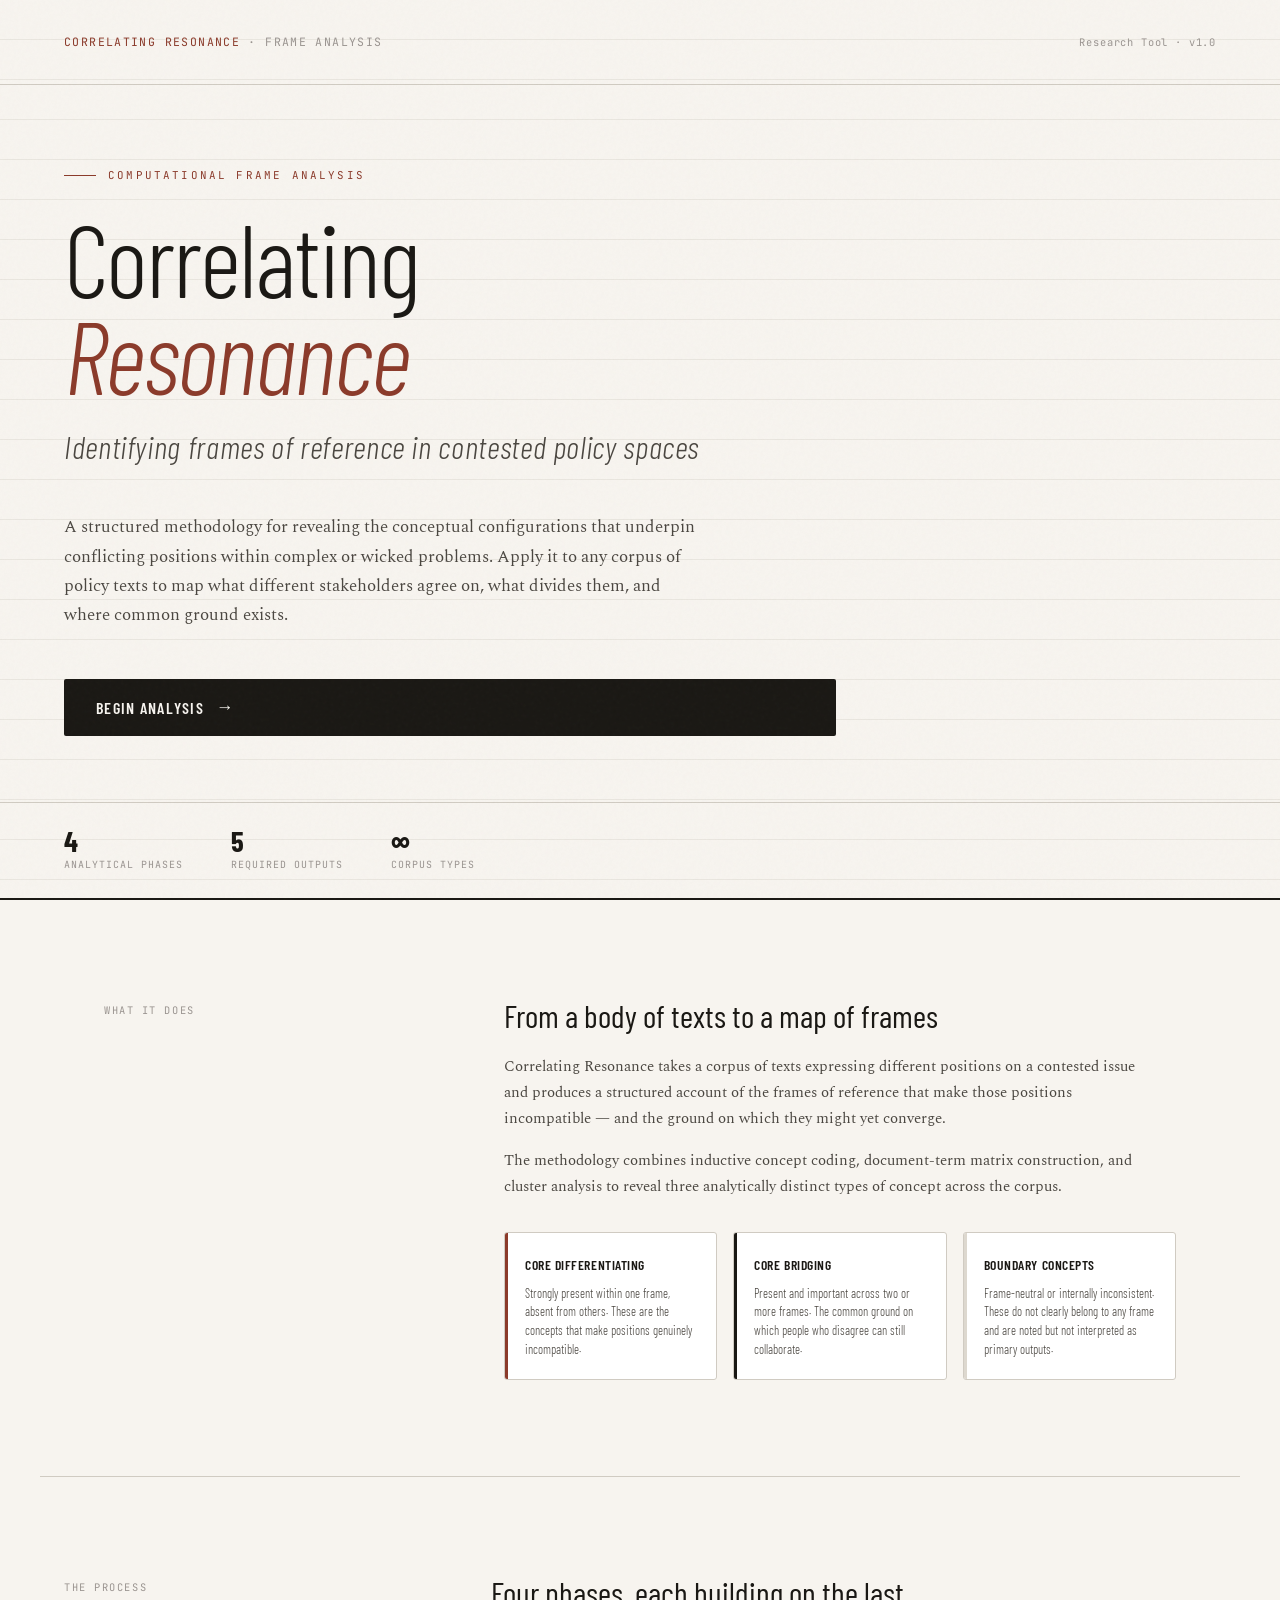
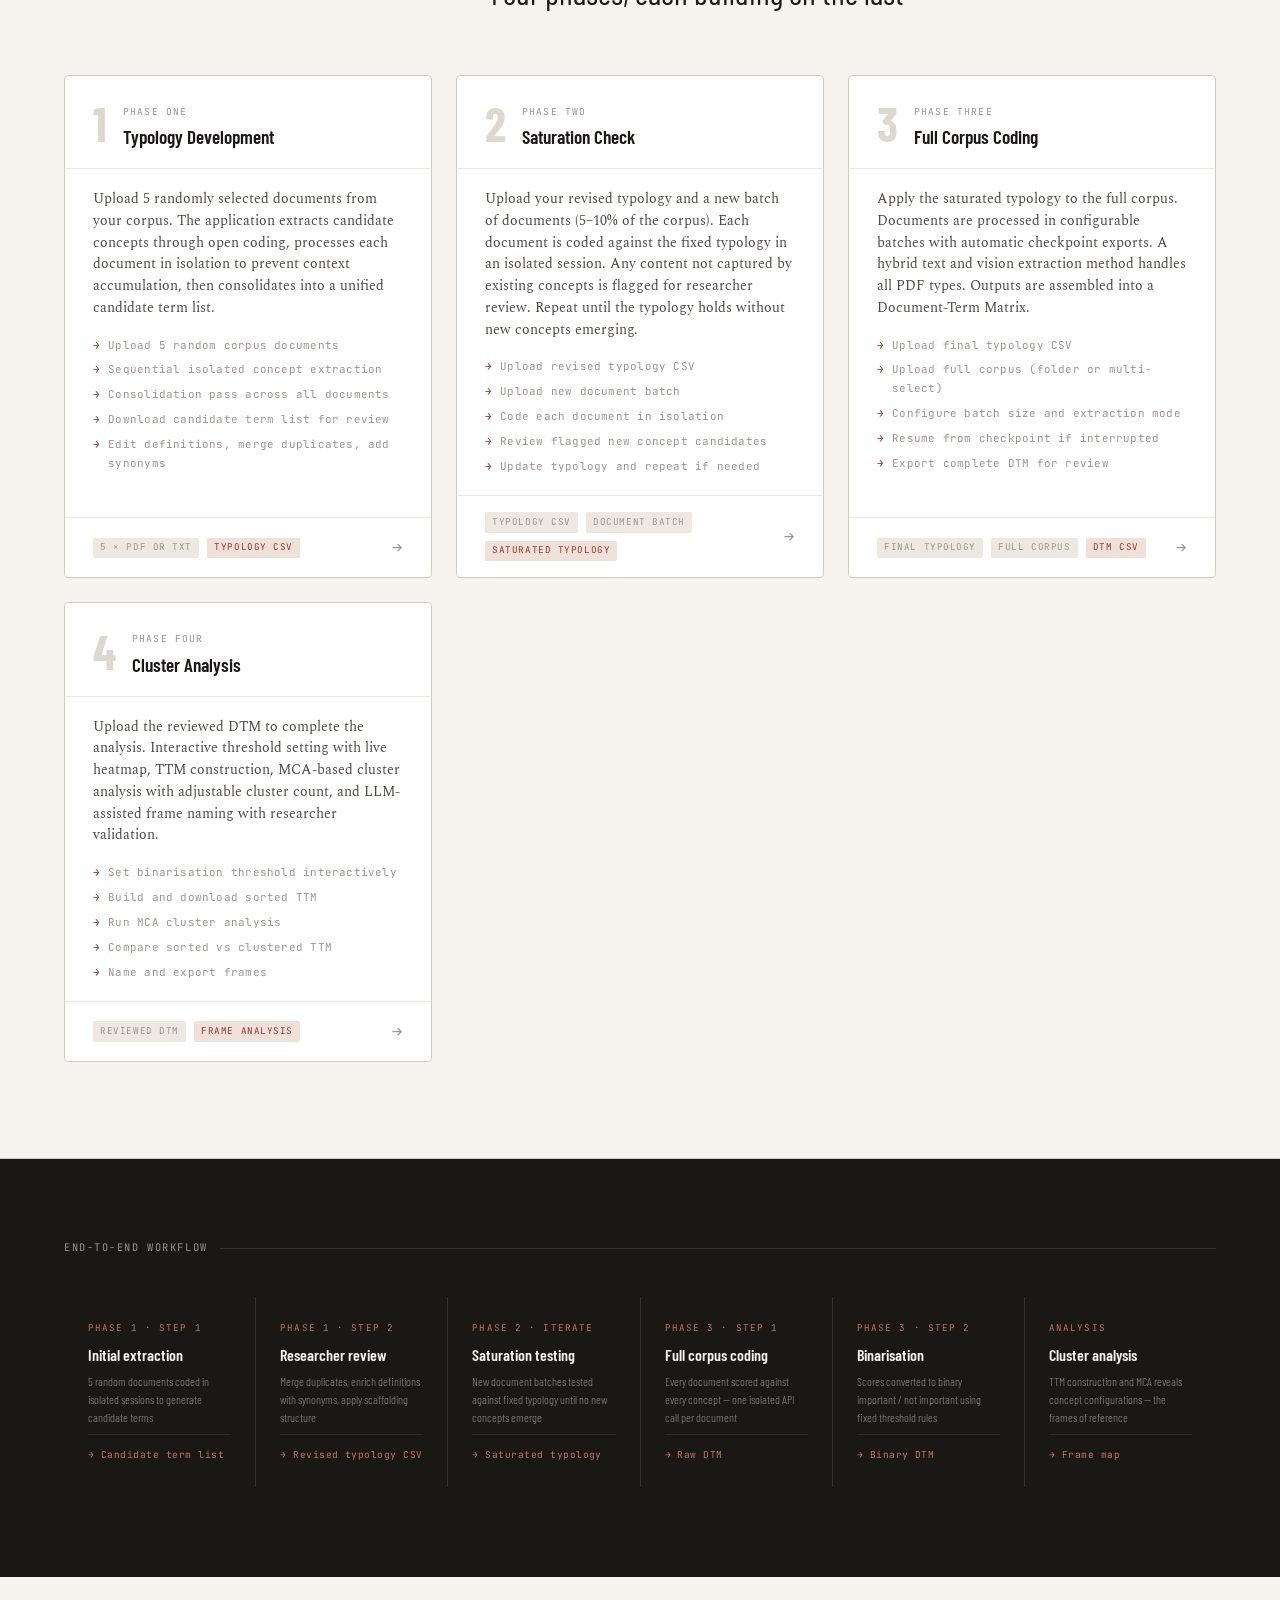
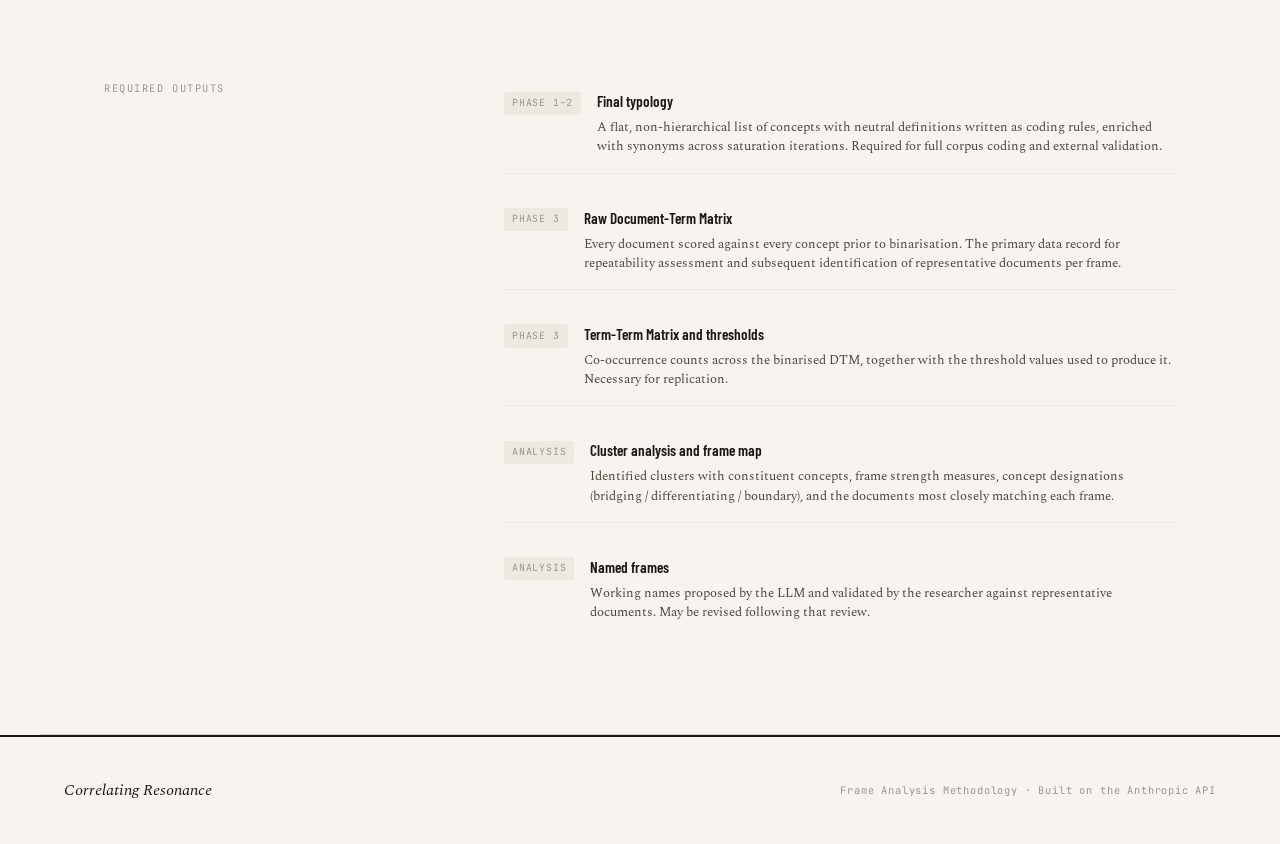
==== index.html @ 55927fa3 "Initial Commit to estably Beta v0.9" ====
<!DOCTYPE html>
<html lang="en">
<head>
<meta charset="UTF-8">
<meta name="viewport" content="width=device-width, initial-scale=1.0">
<title>Correlating Resonance — Frame Analysis Methodology v0.9.1</title>
<link href="https://fonts.googleapis.com/css2?family=Spectral:ital,wght@0,300;0,400;0,600;0,700;1,300;1,400;1,600&family=JetBrains+Mono:wght@400;500&family=Barlow+Condensed:wght@300;400;600;700&display=swap" rel="stylesheet">
<style>
  :root {
    --ink: #1a1814;
    --ink-mid: #4a4640;
    --ink-light: #9a9490;
    --paper: #f7f4ef;
    --paper-mid: #ede9e2;
    --paper-dark: #ddd8cf;
    --accent: #8b3a2a;
    --accent-light: #c4735f;
    --accent-dim: #f0e0da;
    --rule: #d0cbc2;
    --mono: 'JetBrains Mono', monospace;
    --serif: 'Spectral', Georgia, serif;
    --cond: 'Barlow Condensed', sans-serif;
  }

  * { box-sizing: border-box; margin: 0; padding: 0; }

  html { scroll-behavior: smooth; }

  body {
    background: var(--paper);
    color: var(--ink);
    font-family: var(--serif);
    line-height: 1.7;
    min-height: 100vh;
  }

  /* ── Grain overlay ── */
  body::before {
    content: '';
    position: fixed;
    inset: 0;
    background-image: url("data:image/svg+xml,%3Csvg viewBox='0 0 256 256' xmlns='http://www.w3.org/2000/svg'%3E%3Cfilter id='noise'%3E%3CfeTurbulence type='fractalNoise' baseFrequency='0.9' numOctaves='4' stitchTiles='stitch'/%3E%3C/filter%3E%3Crect width='100%25' height='100%25' filter='url(%23noise)' opacity='0.035'/%3E%3C/svg%3E");
    pointer-events: none;
    z-index: 100;
    opacity: 0.6;
  }

  /* ── Hero ── */
  .hero {
    min-height: 100vh;
    display: grid;
    grid-template-rows: auto 1fr auto;
    border-bottom: 2px solid var(--ink);
    position: relative;
    overflow: hidden;
  }

  /* Background rule lines — like manuscript paper */
  .hero::after {
    content: '';
    position: absolute;
    inset: 0;
    background-image: repeating-linear-gradient(
      to bottom,
      transparent,
      transparent 39px,
      var(--rule) 39px,
      var(--rule) 40px
    );
    opacity: 0.35;
    pointer-events: none;
  }

  .hero-nav {
    padding: 2rem 4rem;
    display: flex;
    align-items: baseline;
    justify-content: space-between;
    position: relative;
    z-index: 2;
    border-bottom: 1px solid var(--rule);
  }

  .nav-wordmark {
    font-family: var(--mono);
    font-size: 0.72rem;
    letter-spacing: 0.12em;
    text-transform: uppercase;
    color: var(--ink-light);
  }

  .nav-wordmark em {
    font-style: normal;
    color: var(--accent);
  }

  .nav-meta {
    font-family: var(--mono);
    font-size: 0.65rem;
    color: var(--ink-light);
    letter-spacing: 0.08em;
  }

  .hero-body {
    display: flex;
    flex-direction: column;
    justify-content: center;
    padding: 4rem 4rem 3rem;
    position: relative;
    z-index: 2;
    max-width: 900px;
  }

  .hero-eyebrow {
    font-family: var(--mono);
    font-size: 0.68rem;
    letter-spacing: 0.2em;
    text-transform: uppercase;
    color: var(--accent);
    margin-bottom: 1.5rem;
    display: flex;
    align-items: center;
    gap: 0.75rem;
  }

  .hero-eyebrow::before {
    content: '';
    width: 2rem;
    height: 1px;
    background: var(--accent);
  }

  .hero-title {
    font-family: var(--cond);
    font-weight: 300;
    font-size: clamp(3.5rem, 8vw, 7rem);
    line-height: 0.95;
    letter-spacing: -0.02em;
    color: var(--ink);
    margin-bottom: 0.15em;
  }

  .hero-title em {
    font-style: italic;
    font-weight: 300;
    color: var(--accent);
  }

  .hero-subtitle {
    font-family: var(--cond);
    font-weight: 300;
    font-size: clamp(1.4rem, 3vw, 2rem);
    color: var(--ink-mid);
    letter-spacing: 0.02em;
    margin-bottom: 2.5rem;
    font-style: italic;
  }

  .hero-description {
    font-size: 1.05rem;
    color: var(--ink-mid);
    max-width: 640px;
    line-height: 1.75;
    margin-bottom: 3rem;
  }

  .hero-cta {
    display: inline-flex;
    align-items: center;
    gap: 0.75rem;
    background: var(--ink);
    color: var(--paper);
    text-decoration: none;
    padding: 0.85rem 2rem;
    font-family: var(--cond);
    font-size: 1rem;
    font-weight: 600;
    letter-spacing: 0.08em;
    text-transform: uppercase;
    transition: background 0.2s, gap 0.2s;
    border-radius: 2px;
  }

  .hero-cta:hover { background: var(--accent); gap: 1.25rem; }

  .hero-cta-arrow { font-size: 1.1rem; }

  .hero-footer {
    padding: 1.5rem 4rem;
    border-top: 1px solid var(--rule);
    display: flex;
    gap: 3rem;
    position: relative;
    z-index: 2;
  }

  .hero-stat {
    display: flex;
    flex-direction: column;
    gap: 0.1rem;
  }

  .hero-stat-num {
    font-family: var(--cond);
    font-weight: 700;
    font-size: 1.8rem;
    color: var(--ink);
    line-height: 1;
  }

  .hero-stat-label {
    font-family: var(--mono);
    font-size: 0.62rem;
    letter-spacing: 0.1em;
    text-transform: uppercase;
    color: var(--ink-light);
  }

  /* ── Overview section ── */
  .overview {
    padding: 6rem 4rem;
    display: grid;
    grid-template-columns: 1fr 2fr;
    gap: 4rem;
    border-bottom: 1px solid var(--rule);
    max-width: 1200px;
    margin: 0 auto;
  }

  .overview-label {
    font-family: var(--mono);
    font-size: 0.65rem;
    letter-spacing: 0.15em;
    text-transform: uppercase;
    color: var(--ink-light);
    padding-top: 0.4rem;
  }

  .overview-body h2 {
    font-family: var(--cond);
    font-weight: 400;
    font-size: 2rem;
    color: var(--ink);
    margin-bottom: 1.25rem;
    line-height: 1.2;
  }

  .overview-body p {
    font-size: 0.95rem;
    color: var(--ink-mid);
    margin-bottom: 1rem;
    max-width: 640px;
  }

  /* Concept types */
  .concept-types {
    display: grid;
    grid-template-columns: repeat(3, 1fr);
    gap: 1rem;
    margin-top: 2rem;
  }

  .concept-type {
    background: white;
    border: 1px solid var(--rule);
    border-radius: 3px;
    padding: 1.25rem;
    position: relative;
    overflow: hidden;
  }

  .concept-type::before {
    content: '';
    position: absolute;
    top: 0;
    left: 0;
    width: 3px;
    height: 100%;
  }

  .ct-differentiating::before { background: var(--accent); }
  .ct-bridging::before { background: var(--ink); }
  .ct-boundary::before { background: var(--paper-dark); }

  .concept-type-name {
    font-family: var(--cond);
    font-weight: 600;
    font-size: 0.85rem;
    letter-spacing: 0.04em;
    text-transform: uppercase;
    color: var(--ink);
    margin-bottom: 0.5rem;
  }

  .concept-type-desc {
    font-size: 0.78rem;
    color: var(--ink-mid);
    line-height: 1.5;
    font-family: 'Barlow Condensed', sans-serif;
    font-weight: 300;
  }

  /* ── Phase steps ── */
  .phases {
    padding: 6rem 4rem;
    border-bottom: 1px solid var(--rule);
  }

  .phases-header {
    display: grid;
    grid-template-columns: 1fr 2fr;
    gap: 4rem;
    max-width: 1200px;
    margin: 0 auto 4rem;
  }

  .phases-header-label {
    font-family: var(--mono);
    font-size: 0.65rem;
    letter-spacing: 0.15em;
    text-transform: uppercase;
    color: var(--ink-light);
    padding-top: 0.4rem;
  }

  .phases-header h2 {
    font-family: var(--cond);
    font-weight: 400;
    font-size: 2rem;
    color: var(--ink);
    line-height: 1.2;
  }

  .phases-grid {
    max-width: 1200px;
    margin: 0 auto;
    display: grid;
    grid-template-columns: repeat(3, 1fr);
    gap: 1.5rem;
  }

  .phase-card {
    background: white;
    border: 1px solid var(--rule);
    border-radius: 4px;
    overflow: hidden;
    display: flex;
    flex-direction: column;
    transition: box-shadow 0.2s, transform 0.2s;
    text-decoration: none;
    color: inherit;
    animation: fadeUp 0.5s ease both;
  }

  .phase-card:nth-child(1) { animation-delay: 0.1s; }
  .phase-card:nth-child(2) { animation-delay: 0.2s; }
  .phase-card:nth-child(3) { animation-delay: 0.3s; }

  @keyframes fadeUp {
    from { opacity: 0; transform: translateY(16px); }
    to   { opacity: 1; transform: translateY(0); }
  }

  .phase-card:hover {
    box-shadow: 0 8px 32px rgba(26,24,20,0.1);
    transform: translateY(-2px);
  }

  .phase-card-top {
    padding: 1.75rem 1.75rem 1.25rem;
    border-bottom: 1px solid var(--paper-mid);
    display: flex;
    align-items: flex-start;
    gap: 1rem;
  }

  .phase-num {
    font-family: var(--cond);
    font-weight: 700;
    font-size: 3rem;
    line-height: 1;
    color: var(--paper-dark);
    flex-shrink: 0;
    margin-top: -0.1em;
    transition: color 0.2s;
  }

  .phase-card:hover .phase-num { color: var(--accent); }

  .phase-card-meta { color: #666666}

  .phase-tag-label {
    font-family: var(--mono);
    font-size: 0.6rem;
    letter-spacing: 0.12em;
    text-transform: uppercase;
    color: var(--ink-light);
    margin-bottom: 0.3rem;
  }

  .phase-name {
    font-family: var(--cond);
    font-weight: 600;
    font-size: 1.2rem;
    color: var(--ink);
    line-height: 1.2;
  }

  .phase-card-body {
    padding: 1.25rem 1.75rem;
    flex: 1;
  }

  .phase-desc {
    font-size: 0.85rem;
    color: var(--ink-mid);
    line-height: 1.6;
    margin-bottom: 1rem;
  }

  .phase-steps {
    list-style: none;
    display: flex;
    flex-direction: column;
    gap: 0.4rem;
  }

  .phase-steps li {
    display: flex;
    align-items: baseline;
    gap: 0.5rem;
    font-family: var(--mono);
    font-size: 0.68rem;
    color: var(--ink-light);
    letter-spacing: 0.02em;
  }

  .phase-steps li::before {
    content: '→';
    color: var(--accent);
    flex-shrink: 0;
  }

  .phase-card-footer {
    padding: 1rem 1.75rem;
    border-top: 1px solid var(--paper-mid);
    display: flex;
    align-items: center;
    justify-content: space-between;
  }

  .phase-io {
    display: flex;
    gap: 0.5rem;
    flex-wrap: wrap;
  }

  .io-chip {
    font-family: var(--mono);
    font-size: 0.58rem;
    letter-spacing: 0.06em;
    text-transform: uppercase;
    padding: 0.15rem 0.45rem;
    border-radius: 2px;
  }

  .io-in  { background: var(--paper-mid); color: var(--ink-light); }
  .io-out { background: var(--accent-dim); color: var(--accent); }

  .phase-link-arrow {
    font-size: 1rem;
    color: var(--ink-light);
    transition: color 0.2s, transform 0.2s;
  }

  .phase-card:hover .phase-link-arrow { color: var(--accent); transform: translateX(4px); }

  /* ── Workflow diagram ── */
  .workflow {
    padding: 5rem 4rem;
    background: var(--ink);
    color: var(--paper);
    border-bottom: 2px solid var(--ink);
  }

  .workflow-inner {
    max-width: 1200px;
    margin: 0 auto;
  }

  .workflow-label {
    font-family: var(--mono);
    font-size: 0.65rem;
    letter-spacing: 0.15em;
    text-transform: uppercase;
    color: var(--ink-light);
    margin-bottom: 2.5rem;
    display: flex;
    align-items: center;
    gap: 0.75rem;
  }

  .workflow-label::after {
    content: '';
    flex: 1;
    height: 1px;
    background: #333;
  }

  .workflow-flow {
    display: flex;
    align-items: stretch;
    gap: 0;
    overflow-x: auto;
    padding-bottom: 0.5rem;
  }

  .flow-step {
    flex: 1;
    min-width: 140px;
    padding: 1.5rem;
    border-right: 1px solid #333;
    display: flex;
    flex-direction: column;
    gap: 0.5rem;
  }

  .flow-step:last-child { border-right: none; }

  .flow-step-phase {
    font-family: var(--mono);
    font-size: 0.58rem;
    letter-spacing: 0.12em;
    text-transform: uppercase;
    color: var(--accent-light);
  }

  .flow-step-name {
    font-family: var(--cond);
    font-weight: 600;
    font-size: 1rem;
    color: var(--paper);
    line-height: 1.2;
  }

  .flow-step-desc {
    font-size: 0.75rem;
    color: #888;
    line-height: 1.5;
    font-family: var(--cond);
    font-weight: 300;
    flex: 1;
  }

  .flow-step-output {
    font-family: var(--mono);
    font-size: 0.6rem;
    color: var(--accent-light);
    letter-spacing: 0.05em;
    margin-top: auto;
    padding-top: 0.75rem;
    border-top: 1px solid #2a2a2a;
  }

  /* ── Output types ── */
  .outputs-section {
    padding: 6rem 4rem;
    border-bottom: 1px solid var(--rule);
    max-width: 1200px;
    margin: 0 auto;
  }

  .outputs-grid {
    display: grid;
    grid-template-columns: 1fr 2fr;
    gap: 4rem;
  }

  .outputs-label {
    font-family: var(--mono);
    font-size: 0.65rem;
    letter-spacing: 0.15em;
    text-transform: uppercase;
    color: var(--ink-light);
    padding-top: 0.4rem;
  }

  .outputs-list {
    display: flex;
    flex-direction: column;
    gap: 1rem;
  }

  .output-item {
    display: grid;
    grid-template-columns: auto 1fr;
    gap: 1rem;
    align-items: start;
    padding: 1rem 0;
    border-bottom: 1px solid var(--paper-mid);
  }

  .output-item:last-child { border-bottom: none; }

  .output-stage {
    font-family: var(--mono);
    font-size: 0.62rem;
    letter-spacing: 0.08em;
    text-transform: uppercase;
    background: var(--paper-mid);
    color: var(--ink-light);
    padding: 0.2rem 0.5rem;
    border-radius: 2px;
    white-space: nowrap;
    margin-top: 0.15rem;
  }

  .output-name {
    font-family: var(--cond);
    font-weight: 600;
    font-size: 0.95rem;
    color: var(--ink);
    margin-bottom: 0.2rem;
  }

  .output-desc {
    font-size: 0.8rem;
    color: var(--ink-mid);
    line-height: 1.5;
  }

  /* ── Footer ── */
  footer {
    padding: 2.5rem 4rem;
    border-top: 2px solid var(--ink);
    display: flex;
    align-items: center;
    justify-content: space-between;
    flex-wrap: wrap;
    gap: 1rem;
  }

  .footer-wordmark {
    font-family: var(--serif);
    font-style: italic;
    font-size: 1rem;
    color: var(--ink);
  }

  .footer-meta {
    font-family: var(--mono);
    font-size: 0.65rem;
    color: var(--ink-light);
    letter-spacing: 0.08em;
  }

  /* ── Responsive ── */
  @media (max-width: 900px) {
    .hero-nav, .hero-body, .hero-footer { padding-left: 2rem; padding-right: 2rem; }
    .overview, .phases, .phases-header, .phases-grid,
    .workflow, .outputs-section { padding-left: 2rem; padding-right: 2rem; }
    .overview, .outputs-grid { grid-template-columns: 1fr; gap: 2rem; }
    .phases-header { grid-template-columns: 1fr; gap: 1rem; }
    .phases-grid { grid-template-columns: 1fr; }
    .concept-types { grid-template-columns: 1fr; }
    .hero-footer { gap: 1.5rem; }
    footer { padding: 2rem; }
  }
</style>
</head>
<body>

<!-- ── Hero ── -->
<section class="hero">
  <nav class="hero-nav">
    <div class="nav-wordmark"><em>Correlating Resonance</em> · Frame Analysis</div>
    <div class="nav-meta">Research Tool · v1.0</div>
  </nav>

  <div class="hero-body">
    <div class="hero-eyebrow">Computational Frame Analysis</div>
    <h1 class="hero-title">Correlating<br><em>Resonance</em></h1>
    <p class="hero-subtitle">Identifying frames of reference in contested policy spaces</p>
    <p class="hero-description">
      A structured methodology for revealing the conceptual configurations that underpin conflicting positions within complex or wicked problems. Apply it to any corpus of policy texts to map what different stakeholders agree on, what divides them, and where common ground exists.
    </p>
    <a href="#phases" class="hero-cta">
      Begin analysis <span class="hero-cta-arrow">→</span>
    </a>
  </div>

  <div class="hero-footer">
    <div class="hero-stat">
      <span class="hero-stat-num">4</span>
      <span class="hero-stat-label">Analytical phases</span>
    </div>
    <div class="hero-stat">
      <span class="hero-stat-num">5</span>
      <span class="hero-stat-label">Required outputs</span>
    </div>
    <div class="hero-stat">
      <span class="hero-stat-num">∞</span>
      <span class="hero-stat-label">Corpus types</span>
    </div>
  </div>
</section>

<!-- ── Overview ── -->
<section class="overview" id="overview">
  <div class="overview-label">What it does</div>
  <div class="overview-body">
    <h2>From a body of texts to a map of frames</h2>
    <p>
      Correlating Resonance takes a corpus of texts expressing different positions on a contested issue and produces a structured account of the frames of reference that make those positions incompatible — and the ground on which they might yet converge.
    </p>
    <p>
      The methodology combines inductive concept coding, document-term matrix construction, and cluster analysis to reveal three analytically distinct types of concept across the corpus.
    </p>

    <div class="concept-types">
      <div class="concept-type ct-differentiating">
        <div class="concept-type-name">Core differentiating</div>
        <div class="concept-type-desc">Strongly present within one frame, absent from others. These are the concepts that make positions genuinely incompatible.</div>
      </div>
      <div class="concept-type ct-bridging">
        <div class="concept-type-name">Core bridging</div>
        <div class="concept-type-desc">Present and important across two or more frames. The common ground on which people who disagree can still collaborate.</div>
      </div>
      <div class="concept-type ct-boundary">
        <div class="concept-type-name">Boundary concepts</div>
        <div class="concept-type-desc">Frame-neutral or internally inconsistent. These do not clearly belong to any frame and are noted but not interpreted as primary outputs.</div>
      </div>
    </div>
  </div>
</section>

<!-- ── Phase cards ── -->
<section class="phases" id="phases">
  <div class="phases-header">
    <div class="phases-header-label">The process</div>
    <h2>Four phases, each building on the last</h2>
  </div>

  <div class="phases-grid">

    <!-- Phase 1 -->
    <a href="cr_phase1_typology.html" class="phase-card">
      <div class="phase-card-top">
        <div class="phase-num">1</div>
        <div class="phase-card-meta">
          <div class="phase-tag-label">Phase One</div>
          <div class="phase-name">Typology Development</div>
        </div>
      </div>
      <div class="phase-card-body">
        <p class="phase-desc">
          Upload 5 randomly selected documents from your corpus. The application extracts candidate concepts through open coding, processes each document in isolation to prevent context accumulation, then consolidates into a unified candidate term list.
        </p>
        <ul class="phase-steps">
          <li>Upload 5 random corpus documents</li>
          <li>Sequential isolated concept extraction</li>
          <li>Consolidation pass across all documents</li>
          <li>Download candidate term list for review</li>
          <li>Edit definitions, merge duplicates, add synonyms</li>
        </ul>
      </div>
      <div class="phase-card-footer">
        <div class="phase-io">
          <span class="io-chip io-in">5 × PDF or TXT</span>
          <span class="io-chip io-out">Typology CSV</span>
        </div>
        <span class="phase-link-arrow">→</span>
      </div>
    </a>

    <!-- Phase 2 -->
    <a href="cr_phase2_saturation.html" class="phase-card">
      <div class="phase-card-top">
        <div class="phase-num">2</div>
        <div class="phase-card-meta">
          <div class="phase-tag-label">Phase Two</div>
          <div class="phase-name">Saturation Check</div>
        </div>
      </div>
      <div class="phase-card-body">
        <p class="phase-desc">
          Upload your revised typology and a new batch of documents (5–10% of the corpus). Each document is coded against the fixed typology in an isolated session. Any content not captured by existing concepts is flagged for researcher review. Repeat until the typology holds without new concepts emerging.
        </p>
        <ul class="phase-steps">
          <li>Upload revised typology CSV</li>
          <li>Upload new document batch</li>
          <li>Code each document in isolation</li>
          <li>Review flagged new concept candidates</li>
          <li>Update typology and repeat if needed</li>
        </ul>
      </div>
      <div class="phase-card-footer">
        <div class="phase-io">
          <span class="io-chip io-in">Typology CSV</span>
          <span class="io-chip io-in">Document batch</span>
          <span class="io-chip io-out">Saturated typology</span>
        </div>
        <span class="phase-link-arrow">→</span>
      </div>
    </a>

    <!-- Phase 3 -->
    <a href="cr_phase3_1_coding.html" class="phase-card">
      <div class="phase-card-top">
        <div class="phase-num">3</div>
        <div class="phase-card-meta">
          <div class="phase-tag-label">Phase Three</div>
          <div class="phase-name">Full Corpus Coding</div>
        </div>
      </div>
      <div class="phase-card-body">
        <p class="phase-desc">
          Apply the saturated typology to the full corpus. Documents are processed in configurable batches with automatic checkpoint exports. A hybrid text and vision extraction method handles all PDF types. Outputs are assembled into a Document-Term Matrix.
        </p>
        <ul class="phase-steps">
          <li>Upload final typology CSV</li>
          <li>Upload full corpus (folder or multi-select)</li>
          <li>Configure batch size and extraction mode</li>
          <li>Resume from checkpoint if interrupted</li>
          <li>Export complete DTM for review</li>
        </ul>
      </div>
      <div class="phase-card-footer">
        <div class="phase-io">
          <span class="io-chip io-in">Final typology</span>
          <span class="io-chip io-in">Full corpus</span>
          <span class="io-chip io-out">DTM CSV</span>
        </div>
        <span class="phase-link-arrow">→</span>
      </div>
    </a>

    <!-- Phase 4 -->
    <a href="cr_phase4_analysis.html" class="phase-card">
      <div class="phase-card-top">
        <div class="phase-num">4</div>
        <div class="phase-card-meta">
          <div class="phase-tag-label">Phase Four</div>
          <div class="phase-name">Cluster Analysis</div>
        </div>
      </div>
      <div class="phase-card-body">
        <p class="phase-desc">
          Upload the reviewed DTM to complete the analysis. Interactive threshold setting with live heatmap, TTM construction, MCA-based cluster analysis with adjustable cluster count, and LLM-assisted frame naming with researcher validation.
        </p>
        <ul class="phase-steps">
          <li>Set binarisation threshold interactively</li>
          <li>Build and download sorted TTM</li>
          <li>Run MCA cluster analysis</li>
          <li>Compare sorted vs clustered TTM</li>
          <li>Name and export frames</li>
        </ul>
      </div>
      <div class="phase-card-footer">
        <div class="phase-io">
          <span class="io-chip io-in">Reviewed DTM</span>
          <span class="io-chip io-out">Frame analysis</span>
        </div>
        <span class="phase-link-arrow">→</span>
      </div>
    </a>

  </div>
</section>

<!-- ── Workflow ── -->
<section class="workflow">
  <div class="workflow-inner">
    <div class="workflow-label">End-to-end workflow</div>
    <div class="workflow-flow">
      <div class="flow-step">
        <div class="flow-step-phase">Phase 1 · Step 1</div>
        <div class="flow-step-name">Initial extraction</div>
        <div class="flow-step-desc">5 random documents coded in isolated sessions to generate candidate terms</div>
        <div class="flow-step-output">→ Candidate term list</div>
      </div>
      <div class="flow-step">
        <div class="flow-step-phase">Phase 1 · Step 2</div>
        <div class="flow-step-name">Researcher review</div>
        <div class="flow-step-desc">Merge duplicates, enrich definitions with synonyms, apply scaffolding structure</div>
        <div class="flow-step-output">→ Revised typology CSV</div>
      </div>
      <div class="flow-step">
        <div class="flow-step-phase">Phase 2 · Iterate</div>
        <div class="flow-step-name">Saturation testing</div>
        <div class="flow-step-desc">New document batches tested against fixed typology until no new concepts emerge</div>
        <div class="flow-step-output">→ Saturated typology</div>
      </div>
      <div class="flow-step">
        <div class="flow-step-phase">Phase 3 · Step 1</div>
        <div class="flow-step-name">Full corpus coding</div>
        <div class="flow-step-desc">Every document scored against every concept — one isolated API call per document</div>
        <div class="flow-step-output">→ Raw DTM</div>
      </div>
      <div class="flow-step">
        <div class="flow-step-phase">Phase 3 · Step 2</div>
        <div class="flow-step-name">Binarisation</div>
        <div class="flow-step-desc">Scores converted to binary important / not important using fixed threshold rules</div>
        <div class="flow-step-output">→ Binary DTM</div>
      </div>
      <div class="flow-step">
        <div class="flow-step-phase">Analysis</div>
        <div class="flow-step-name">Cluster analysis</div>
        <div class="flow-step-desc">TTM construction and MCA reveals concept configurations — the frames of reference</div>
        <div class="flow-step-output">→ Frame map</div>
      </div>
    </div>
  </div>
</section>

<!-- ── Outputs ── -->
<section>
  <div class="outputs-section" id="outputs">
    <div class="outputs-grid">
      <div class="outputs-label">Required outputs</div>
      <div class="outputs-list">

        <div class="output-item">
          <span class="output-stage">Phase 1–2</span>
          <div>
            <div class="output-name">Final typology</div>
            <div class="output-desc">A flat, non-hierarchical list of concepts with neutral definitions written as coding rules, enriched with synonyms across saturation iterations. Required for full corpus coding and external validation.</div>
          </div>
        </div>

        <div class="output-item">
          <span class="output-stage">Phase 3</span>
          <div>
            <div class="output-name">Raw Document-Term Matrix</div>
            <div class="output-desc">Every document scored against every concept prior to binarisation. The primary data record for repeatability assessment and subsequent identification of representative documents per frame.</div>
          </div>
        </div>

        <div class="output-item">
          <span class="output-stage">Phase 3</span>
          <div>
            <div class="output-name">Term-Term Matrix and thresholds</div>
            <div class="output-desc">Co-occurrence counts across the binarised DTM, together with the threshold values used to produce it. Necessary for replication.</div>
          </div>
        </div>

        <div class="output-item">
          <span class="output-stage">Analysis</span>
          <div>
            <div class="output-name">Cluster analysis and frame map</div>
            <div class="output-desc">Identified clusters with constituent concepts, frame strength measures, concept designations (bridging / differentiating / boundary), and the documents most closely matching each frame.</div>
          </div>
        </div>

        <div class="output-item">
          <span class="output-stage">Analysis</span>
          <div>
            <div class="output-name">Named frames</div>
            <div class="output-desc">Working names proposed by the LLM and validated by the researcher against representative documents. May be revised following that review.</div>
          </div>
        </div>

      </div>
    </div>
  </div>
</section>

<!-- ── Footer ── -->
<footer>
  <div class="footer-wordmark">Correlating Resonance</div>
  <div class="footer-meta">Frame Analysis Methodology · Built on the Anthropic API</div>
</footer>

</body>
</html>
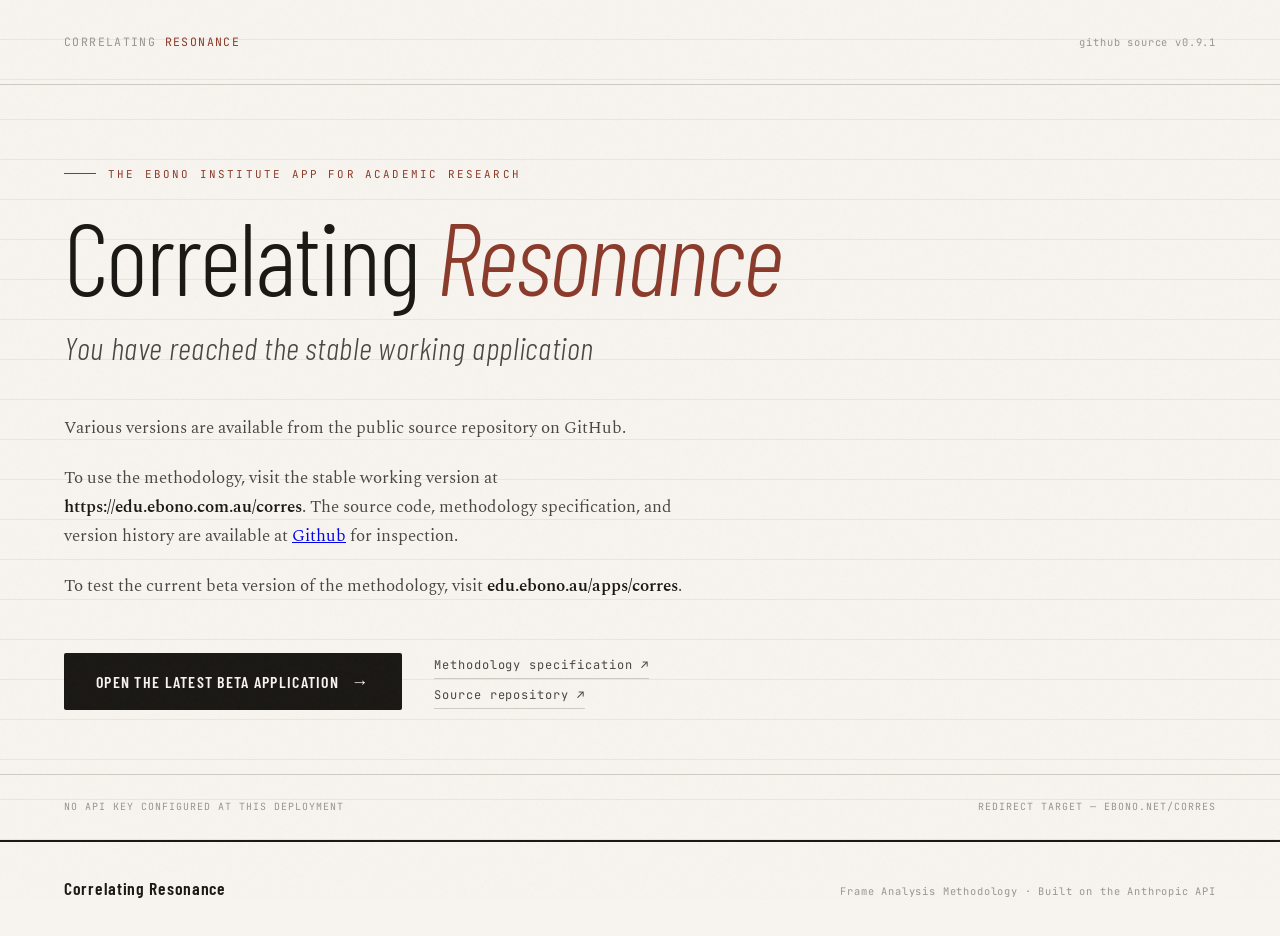
==== commit 9e0cf7af: "v0.9.2: stable baseline" ====
--- a/index.html
+++ b/index.html
@@ -3,7 +3,7 @@
 <head>
 <meta charset="UTF-8">
 <meta name="viewport" content="width=device-width, initial-scale=1.0">
-<title>Correlating Resonance — Frame Analysis Methodology v0.9.1</title>
+<title>Correlating Resonance — Gateway to Ebono Institutes Artificial Intelligence for academic research</title>
 <link href="https://fonts.googleapis.com/css2?family=Spectral:ital,wght@0,300;0,400;0,600;0,700;1,300;1,400;1,600&family=JetBrains+Mono:wght@400;500&family=Barlow+Condensed:wght@300;400;600;700&display=swap" rel="stylesheet">
 <style>
   :root {
@@ -32,6 +32,8 @@
     font-family: var(--serif);
     line-height: 1.7;
     min-height: 100vh;
+    display: flex;
+    flex-direction: column;
   }
 
   /* ── Grain overlay ── */
@@ -47,7 +49,7 @@
 
   /* ── Hero ── */
   .hero {
-    min-height: 100vh;
+    flex: 1;
     display: grid;
     grid-template-rows: auto 1fr auto;
     border-bottom: 2px solid var(--ink);
@@ -55,7 +57,7 @@
     overflow: hidden;
   }
 
-  /* Background rule lines — like manuscript paper */
+  /* Manuscript rule lines */
   .hero::after {
     content: '';
     position: absolute;
@@ -105,7 +107,7 @@
     display: flex;
     flex-direction: column;
     justify-content: center;
-    padding: 4rem 4rem 3rem;
+    padding: 5rem 4rem 4rem;
     position: relative;
     z-index: 2;
     max-width: 900px;
@@ -161,7 +163,20 @@
     color: var(--ink-mid);
     max-width: 640px;
     line-height: 1.75;
-    margin-bottom: 3rem;
+    margin-bottom: 1.25rem;
+  }
+
+  .hero-description strong {
+    color: var(--ink);
+    font-weight: 600;
+  }
+
+  .hero-actions {
+    display: flex;
+    flex-wrap: wrap;
+    align-items: center;
+    gap: 2rem;
+    margin-top: 2rem;
   }
 
   .hero-cta {
@@ -185,30 +200,42 @@
 
   .hero-cta-arrow { font-size: 1.1rem; }
 
+  .hero-secondary {
+    display: flex;
+    flex-direction: column;
+    gap: 0.4rem;
+  }
+
+  .hero-secondary a {
+    font-family: var(--mono);
+    font-size: 0.75rem;
+    letter-spacing: 0.08em;
+    color: var(--ink-mid);
+    text-decoration: none;
+    border-bottom: 1px solid var(--rule);
+    padding-bottom: 0.15rem;
+    transition: color 0.2s, border-color 0.2s;
+    width: fit-content;
+  }
+
+  .hero-secondary a:hover {
+    color: var(--accent);
+    border-bottom-color: var(--accent);
+  }
+
   .hero-footer {
     padding: 1.5rem 4rem;
     border-top: 1px solid var(--rule);
     display: flex;
+    justify-content: space-between;
+    align-items: baseline;
     gap: 3rem;
     position: relative;
     z-index: 2;
-  }
-
-  .hero-stat {
-    display: flex;
-    flex-direction: column;
-    gap: 0.1rem;
-  }
-
-  .hero-stat-num {
-    font-family: var(--cond);
-    font-weight: 700;
-    font-size: 1.8rem;
-    color: var(--ink);
-    line-height: 1;
-  }
-
-  .hero-stat-label {
+    flex-wrap: wrap;
+  }
+
+  .hero-footer-label {
     font-family: var(--mono);
     font-size: 0.62rem;
     letter-spacing: 0.1em;
@@ -216,756 +243,94 @@
     color: var(--ink-light);
   }
 
-  /* ── Overview section ── */
-  .overview {
-    padding: 6rem 4rem;
-    display: grid;
-    grid-template-columns: 1fr 2fr;
-    gap: 4rem;
-    border-bottom: 1px solid var(--rule);
-    max-width: 1200px;
-    margin: 0 auto;
-  }
-
-  .overview-label {
-    font-family: var(--mono);
-    font-size: 0.65rem;
-    letter-spacing: 0.15em;
-    text-transform: uppercase;
-    color: var(--ink-light);
-    padding-top: 0.4rem;
-  }
-
-  .overview-body h2 {
-    font-family: var(--cond);
-    font-weight: 400;
-    font-size: 2rem;
-    color: var(--ink);
-    margin-bottom: 1.25rem;
-    line-height: 1.2;
-  }
-
-  .overview-body p {
-    font-size: 0.95rem;
-    color: var(--ink-mid);
-    margin-bottom: 1rem;
-    max-width: 640px;
-  }
-
-  /* Concept types */
-  .concept-types {
-    display: grid;
-    grid-template-columns: repeat(3, 1fr);
+  /* ── Footer ── */
+  footer {
+    padding: 2rem 4rem;
+    display: flex;
+    justify-content: space-between;
+    align-items: baseline;
+    flex-wrap: wrap;
     gap: 1rem;
-    margin-top: 2rem;
-  }
-
-  .concept-type {
-    background: white;
-    border: 1px solid var(--rule);
-    border-radius: 3px;
-    padding: 1.25rem;
-    position: relative;
-    overflow: hidden;
-  }
-
-  .concept-type::before {
-    content: '';
-    position: absolute;
-    top: 0;
-    left: 0;
-    width: 3px;
-    height: 100%;
-  }
-
-  .ct-differentiating::before { background: var(--accent); }
-  .ct-bridging::before { background: var(--ink); }
-  .ct-boundary::before { background: var(--paper-dark); }
-
-  .concept-type-name {
+    background: var(--paper);
+    position: relative;
+    z-index: 2;
+  }
+
+  .footer-wordmark {
     font-family: var(--cond);
     font-weight: 600;
-    font-size: 0.85rem;
+    font-size: 1.1rem;
     letter-spacing: 0.04em;
-    text-transform: uppercase;
     color: var(--ink);
-    margin-bottom: 0.5rem;
-  }
-
-  .concept-type-desc {
-    font-size: 0.78rem;
-    color: var(--ink-mid);
-    line-height: 1.5;
-    font-family: 'Barlow Condensed', sans-serif;
-    font-weight: 300;
-  }
-
-  /* ── Phase steps ── */
-  .phases {
-    padding: 6rem 4rem;
-    border-bottom: 1px solid var(--rule);
-  }
-
-  .phases-header {
-    display: grid;
-    grid-template-columns: 1fr 2fr;
-    gap: 4rem;
-    max-width: 1200px;
-    margin: 0 auto 4rem;
-  }
-
-  .phases-header-label {
+  }
+
+  .footer-meta {
     font-family: var(--mono);
     font-size: 0.65rem;
-    letter-spacing: 0.15em;
-    text-transform: uppercase;
+    letter-spacing: 0.08em;
     color: var(--ink-light);
-    padding-top: 0.4rem;
-  }
-
-  .phases-header h2 {
-    font-family: var(--cond);
-    font-weight: 400;
-    font-size: 2rem;
-    color: var(--ink);
-    line-height: 1.2;
-  }
-
-  .phases-grid {
-    max-width: 1200px;
-    margin: 0 auto;
-    display: grid;
-    grid-template-columns: repeat(3, 1fr);
-    gap: 1.5rem;
-  }
-
-  .phase-card {
-    background: white;
-    border: 1px solid var(--rule);
-    border-radius: 4px;
-    overflow: hidden;
-    display: flex;
-    flex-direction: column;
-    transition: box-shadow 0.2s, transform 0.2s;
-    text-decoration: none;
-    color: inherit;
-    animation: fadeUp 0.5s ease both;
-  }
-
-  .phase-card:nth-child(1) { animation-delay: 0.1s; }
-  .phase-card:nth-child(2) { animation-delay: 0.2s; }
-  .phase-card:nth-child(3) { animation-delay: 0.3s; }
-
-  @keyframes fadeUp {
-    from { opacity: 0; transform: translateY(16px); }
-    to   { opacity: 1; transform: translateY(0); }
-  }
-
-  .phase-card:hover {
-    box-shadow: 0 8px 32px rgba(26,24,20,0.1);
-    transform: translateY(-2px);
-  }
-
-  .phase-card-top {
-    padding: 1.75rem 1.75rem 1.25rem;
-    border-bottom: 1px solid var(--paper-mid);
-    display: flex;
-    align-items: flex-start;
-    gap: 1rem;
-  }
-
-  .phase-num {
-    font-family: var(--cond);
-    font-weight: 700;
-    font-size: 3rem;
-    line-height: 1;
-    color: var(--paper-dark);
-    flex-shrink: 0;
-    margin-top: -0.1em;
-    transition: color 0.2s;
-  }
-
-  .phase-card:hover .phase-num { color: var(--accent); }
-
-  .phase-card-meta { color: #666666}
-
-  .phase-tag-label {
-    font-family: var(--mono);
-    font-size: 0.6rem;
-    letter-spacing: 0.12em;
-    text-transform: uppercase;
-    color: var(--ink-light);
-    margin-bottom: 0.3rem;
-  }
-
-  .phase-name {
-    font-family: var(--cond);
-    font-weight: 600;
-    font-size: 1.2rem;
-    color: var(--ink);
-    line-height: 1.2;
-  }
-
-  .phase-card-body {
-    padding: 1.25rem 1.75rem;
-    flex: 1;
-  }
-
-  .phase-desc {
-    font-size: 0.85rem;
-    color: var(--ink-mid);
-    line-height: 1.6;
-    margin-bottom: 1rem;
-  }
-
-  .phase-steps {
-    list-style: none;
-    display: flex;
-    flex-direction: column;
-    gap: 0.4rem;
-  }
-
-  .phase-steps li {
-    display: flex;
-    align-items: baseline;
-    gap: 0.5rem;
-    font-family: var(--mono);
-    font-size: 0.68rem;
-    color: var(--ink-light);
-    letter-spacing: 0.02em;
-  }
-
-  .phase-steps li::before {
-    content: '→';
-    color: var(--accent);
-    flex-shrink: 0;
-  }
-
-  .phase-card-footer {
-    padding: 1rem 1.75rem;
-    border-top: 1px solid var(--paper-mid);
-    display: flex;
-    align-items: center;
-    justify-content: space-between;
-  }
-
-  .phase-io {
-    display: flex;
-    gap: 0.5rem;
-    flex-wrap: wrap;
-  }
-
-  .io-chip {
-    font-family: var(--mono);
-    font-size: 0.58rem;
-    letter-spacing: 0.06em;
-    text-transform: uppercase;
-    padding: 0.15rem 0.45rem;
-    border-radius: 2px;
-  }
-
-  .io-in  { background: var(--paper-mid); color: var(--ink-light); }
-  .io-out { background: var(--accent-dim); color: var(--accent); }
-
-  .phase-link-arrow {
-    font-size: 1rem;
-    color: var(--ink-light);
-    transition: color 0.2s, transform 0.2s;
-  }
-
-  .phase-card:hover .phase-link-arrow { color: var(--accent); transform: translateX(4px); }
-
-  /* ── Workflow diagram ── */
-  .workflow {
-    padding: 5rem 4rem;
-    background: var(--ink);
-    color: var(--paper);
-    border-bottom: 2px solid var(--ink);
-  }
-
-  .workflow-inner {
-    max-width: 1200px;
-    margin: 0 auto;
-  }
-
-  .workflow-label {
-    font-family: var(--mono);
-    font-size: 0.65rem;
-    letter-spacing: 0.15em;
-    text-transform: uppercase;
-    color: var(--ink-light);
-    margin-bottom: 2.5rem;
-    display: flex;
-    align-items: center;
-    gap: 0.75rem;
-  }
-
-  .workflow-label::after {
-    content: '';
-    flex: 1;
-    height: 1px;
-    background: #333;
-  }
-
-  .workflow-flow {
-    display: flex;
-    align-items: stretch;
-    gap: 0;
-    overflow-x: auto;
-    padding-bottom: 0.5rem;
-  }
-
-  .flow-step {
-    flex: 1;
-    min-width: 140px;
-    padding: 1.5rem;
-    border-right: 1px solid #333;
-    display: flex;
-    flex-direction: column;
-    gap: 0.5rem;
-  }
-
-  .flow-step:last-child { border-right: none; }
-
-  .flow-step-phase {
-    font-family: var(--mono);
-    font-size: 0.58rem;
-    letter-spacing: 0.12em;
-    text-transform: uppercase;
-    color: var(--accent-light);
-  }
-
-  .flow-step-name {
-    font-family: var(--cond);
-    font-weight: 600;
-    font-size: 1rem;
-    color: var(--paper);
-    line-height: 1.2;
-  }
-
-  .flow-step-desc {
-    font-size: 0.75rem;
-    color: #888;
-    line-height: 1.5;
-    font-family: var(--cond);
-    font-weight: 300;
-    flex: 1;
-  }
-
-  .flow-step-output {
-    font-family: var(--mono);
-    font-size: 0.6rem;
-    color: var(--accent-light);
-    letter-spacing: 0.05em;
-    margin-top: auto;
-    padding-top: 0.75rem;
-    border-top: 1px solid #2a2a2a;
-  }
-
-  /* ── Output types ── */
-  .outputs-section {
-    padding: 6rem 4rem;
-    border-bottom: 1px solid var(--rule);
-    max-width: 1200px;
-    margin: 0 auto;
-  }
-
-  .outputs-grid {
-    display: grid;
-    grid-template-columns: 1fr 2fr;
-    gap: 4rem;
-  }
-
-  .outputs-label {
-    font-family: var(--mono);
-    font-size: 0.65rem;
-    letter-spacing: 0.15em;
-    text-transform: uppercase;
-    color: var(--ink-light);
-    padding-top: 0.4rem;
-  }
-
-  .outputs-list {
-    display: flex;
-    flex-direction: column;
-    gap: 1rem;
-  }
-
-  .output-item {
-    display: grid;
-    grid-template-columns: auto 1fr;
-    gap: 1rem;
-    align-items: start;
-    padding: 1rem 0;
-    border-bottom: 1px solid var(--paper-mid);
-  }
-
-  .output-item:last-child { border-bottom: none; }
-
-  .output-stage {
-    font-family: var(--mono);
-    font-size: 0.62rem;
-    letter-spacing: 0.08em;
-    text-transform: uppercase;
-    background: var(--paper-mid);
-    color: var(--ink-light);
-    padding: 0.2rem 0.5rem;
-    border-radius: 2px;
-    white-space: nowrap;
-    margin-top: 0.15rem;
-  }
-
-  .output-name {
-    font-family: var(--cond);
-    font-weight: 600;
-    font-size: 0.95rem;
-    color: var(--ink);
-    margin-bottom: 0.2rem;
-  }
-
-  .output-desc {
-    font-size: 0.8rem;
-    color: var(--ink-mid);
-    line-height: 1.5;
-  }
-
-  /* ── Footer ── */
-  footer {
-    padding: 2.5rem 4rem;
-    border-top: 2px solid var(--ink);
-    display: flex;
-    align-items: center;
-    justify-content: space-between;
-    flex-wrap: wrap;
-    gap: 1rem;
-  }
-
-  .footer-wordmark {
-    font-family: var(--serif);
-    font-style: italic;
-    font-size: 1rem;
-    color: var(--ink);
-  }
-
-  .footer-meta {
-    font-family: var(--mono);
-    font-size: 0.65rem;
-    color: var(--ink-light);
-    letter-spacing: 0.08em;
   }
 
   /* ── Responsive ── */
-  @media (max-width: 900px) {
-    .hero-nav, .hero-body, .hero-footer { padding-left: 2rem; padding-right: 2rem; }
-    .overview, .phases, .phases-header, .phases-grid,
-    .workflow, .outputs-section { padding-left: 2rem; padding-right: 2rem; }
-    .overview, .outputs-grid { grid-template-columns: 1fr; gap: 2rem; }
-    .phases-header { grid-template-columns: 1fr; gap: 1rem; }
-    .phases-grid { grid-template-columns: 1fr; }
-    .concept-types { grid-template-columns: 1fr; }
-    .hero-footer { gap: 1.5rem; }
-    footer { padding: 2rem; }
+  @media (max-width: 720px) {
+    .hero-nav,
+    .hero-body,
+    .hero-footer,
+    footer {
+      padding-left: 1.5rem;
+      padding-right: 1.5rem;
+    }
+    .hero-actions { flex-direction: column; align-items: flex-start; gap: 1.5rem; }
   }
 </style>
 </head>
 <body>
 
-<!-- ── Hero ── -->
-<section class="hero">
-  <nav class="hero-nav">
-    <div class="nav-wordmark"><em>Correlating Resonance</em> · Frame Analysis</div>
-    <div class="nav-meta">Research Tool · v1.0</div>
-  </nav>
-
+<div class="hero">
+
+  <!-- Top nav -->
+  <div class="hero-nav">
+    <div class="nav-wordmark">Correlating <em>Resonance</em></div>
+    <div class="nav-meta">github source v0.9.1</div>
+  </div>
+
+  <!-- Hero body -->
   <div class="hero-body">
-    <div class="hero-eyebrow">Computational Frame Analysis</div>
-    <h1 class="hero-title">Correlating<br><em>Resonance</em></h1>
-    <p class="hero-subtitle">Identifying frames of reference in contested policy spaces</p>
+    <div class="hero-eyebrow">The Ebono Institute app for academic research</div>
+    <h1 class="hero-title">Correlating <em>Resonance</em></h1>
+    <p class="hero-subtitle">You have reached the stable working application</p>
+
     <p class="hero-description">
-      A structured methodology for revealing the conceptual configurations that underpin conflicting positions within complex or wicked problems. Apply it to any corpus of policy texts to map what different stakeholders agree on, what divides them, and where common ground exists.
+      Various versions are available from the public source repository on GitHub.
+
     </p>
-    <a href="#phases" class="hero-cta">
-      Begin analysis <span class="hero-cta-arrow">→</span>
-    </a>
-  </div>
-
-  <div class="hero-footer">
-    <div class="hero-stat">
-      <span class="hero-stat-num">4</span>
-      <span class="hero-stat-label">Analytical phases</span>
-    </div>
-    <div class="hero-stat">
-      <span class="hero-stat-num">5</span>
-      <span class="hero-stat-label">Required outputs</span>
-    </div>
-    <div class="hero-stat">
-      <span class="hero-stat-num">∞</span>
-      <span class="hero-stat-label">Corpus types</span>
-    </div>
-  </div>
-</section>
-
-<!-- ── Overview ── -->
-<section class="overview" id="overview">
-  <div class="overview-label">What it does</div>
-  <div class="overview-body">
-    <h2>From a body of texts to a map of frames</h2>
-    <p>
-      Correlating Resonance takes a corpus of texts expressing different positions on a contested issue and produces a structured account of the frames of reference that make those positions incompatible — and the ground on which they might yet converge.
+    <p class="hero-description">
+      To use the methodology, visit the stable working version at <strong>https://edu.ebono.com.au/corres</strong>. The source code, methodology specification, and version history are available at <a href="https://github.com/giobono/correlating-resonance">Github</a> for inspection.
     </p>
-    <p>
-      The methodology combines inductive concept coding, document-term matrix construction, and cluster analysis to reveal three analytically distinct types of concept across the corpus.
+  <p class="hero-description">
+      To test the current beta version of the methodology, visit <strong>edu.ebono.au/apps/corres</strong>.
     </p>
-
-    <div class="concept-types">
-      <div class="concept-type ct-differentiating">
-        <div class="concept-type-name">Core differentiating</div>
-        <div class="concept-type-desc">Strongly present within one frame, absent from others. These are the concepts that make positions genuinely incompatible.</div>
-      </div>
-      <div class="concept-type ct-bridging">
-        <div class="concept-type-name">Core bridging</div>
-        <div class="concept-type-desc">Present and important across two or more frames. The common ground on which people who disagree can still collaborate.</div>
-      </div>
-      <div class="concept-type ct-boundary">
-        <div class="concept-type-name">Boundary concepts</div>
-        <div class="concept-type-desc">Frame-neutral or internally inconsistent. These do not clearly belong to any frame and are noted but not interpreted as primary outputs.</div>
+    <div class="hero-actions">
+      <a href="apps/corres/" class="hero-cta">
+        Open the latest beta application
+        <span class="hero-cta-arrow">→</span>
+      </a>
+      <div class="hero-secondary">
+        <a href="https://github.com/giobono/correlating-resonance/tree/main/docs">Methodology specification ↗</a>
+        <a href="https://github.com/giobono/correlating-resonance">Source repository ↗</a>
       </div>
     </div>
   </div>
-</section>
-
-<!-- ── Phase cards ── -->
-<section class="phases" id="phases">
-  <div class="phases-header">
-    <div class="phases-header-label">The process</div>
-    <h2>Four phases, each building on the last</h2>
+
+  <!-- Hero footer strip -->
+  <div class="hero-footer">
+    <div class="hero-footer-label">No API key configured at this deployment</div>
+    <div class="hero-footer-label">Redirect target — ebono.net/corres</div>
   </div>
 
-  <div class="phases-grid">
-
-    <!-- Phase 1 -->
-    <a href="cr_phase1_typology.html" class="phase-card">
-      <div class="phase-card-top">
-        <div class="phase-num">1</div>
-        <div class="phase-card-meta">
-          <div class="phase-tag-label">Phase One</div>
-          <div class="phase-name">Typology Development</div>
-        </div>
-      </div>
-      <div class="phase-card-body">
-        <p class="phase-desc">
-          Upload 5 randomly selected documents from your corpus. The application extracts candidate concepts through open coding, processes each document in isolation to prevent context accumulation, then consolidates into a unified candidate term list.
-        </p>
-        <ul class="phase-steps">
-          <li>Upload 5 random corpus documents</li>
-          <li>Sequential isolated concept extraction</li>
-          <li>Consolidation pass across all documents</li>
-          <li>Download candidate term list for review</li>
-          <li>Edit definitions, merge duplicates, add synonyms</li>
-        </ul>
-      </div>
-      <div class="phase-card-footer">
-        <div class="phase-io">
-          <span class="io-chip io-in">5 × PDF or TXT</span>
-          <span class="io-chip io-out">Typology CSV</span>
-        </div>
-        <span class="phase-link-arrow">→</span>
-      </div>
-    </a>
-
-    <!-- Phase 2 -->
-    <a href="cr_phase2_saturation.html" class="phase-card">
-      <div class="phase-card-top">
-        <div class="phase-num">2</div>
-        <div class="phase-card-meta">
-          <div class="phase-tag-label">Phase Two</div>
-          <div class="phase-name">Saturation Check</div>
-        </div>
-      </div>
-      <div class="phase-card-body">
-        <p class="phase-desc">
-          Upload your revised typology and a new batch of documents (5–10% of the corpus). Each document is coded against the fixed typology in an isolated session. Any content not captured by existing concepts is flagged for researcher review. Repeat until the typology holds without new concepts emerging.
-        </p>
-        <ul class="phase-steps">
-          <li>Upload revised typology CSV</li>
-          <li>Upload new document batch</li>
-          <li>Code each document in isolation</li>
-          <li>Review flagged new concept candidates</li>
-          <li>Update typology and repeat if needed</li>
-        </ul>
-      </div>
-      <div class="phase-card-footer">
-        <div class="phase-io">
-          <span class="io-chip io-in">Typology CSV</span>
-          <span class="io-chip io-in">Document batch</span>
-          <span class="io-chip io-out">Saturated typology</span>
-        </div>
-        <span class="phase-link-arrow">→</span>
-      </div>
-    </a>
-
-    <!-- Phase 3 -->
-    <a href="cr_phase3_1_coding.html" class="phase-card">
-      <div class="phase-card-top">
-        <div class="phase-num">3</div>
-        <div class="phase-card-meta">
-          <div class="phase-tag-label">Phase Three</div>
-          <div class="phase-name">Full Corpus Coding</div>
-        </div>
-      </div>
-      <div class="phase-card-body">
-        <p class="phase-desc">
-          Apply the saturated typology to the full corpus. Documents are processed in configurable batches with automatic checkpoint exports. A hybrid text and vision extraction method handles all PDF types. Outputs are assembled into a Document-Term Matrix.
-        </p>
-        <ul class="phase-steps">
-          <li>Upload final typology CSV</li>
-          <li>Upload full corpus (folder or multi-select)</li>
-          <li>Configure batch size and extraction mode</li>
-          <li>Resume from checkpoint if interrupted</li>
-          <li>Export complete DTM for review</li>
-        </ul>
-      </div>
-      <div class="phase-card-footer">
-        <div class="phase-io">
-          <span class="io-chip io-in">Final typology</span>
-          <span class="io-chip io-in">Full corpus</span>
-          <span class="io-chip io-out">DTM CSV</span>
-        </div>
-        <span class="phase-link-arrow">→</span>
-      </div>
-    </a>
-
-    <!-- Phase 4 -->
-    <a href="cr_phase4_analysis.html" class="phase-card">
-      <div class="phase-card-top">
-        <div class="phase-num">4</div>
-        <div class="phase-card-meta">
-          <div class="phase-tag-label">Phase Four</div>
-          <div class="phase-name">Cluster Analysis</div>
-        </div>
-      </div>
-      <div class="phase-card-body">
-        <p class="phase-desc">
-          Upload the reviewed DTM to complete the analysis. Interactive threshold setting with live heatmap, TTM construction, MCA-based cluster analysis with adjustable cluster count, and LLM-assisted frame naming with researcher validation.
-        </p>
-        <ul class="phase-steps">
-          <li>Set binarisation threshold interactively</li>
-          <li>Build and download sorted TTM</li>
-          <li>Run MCA cluster analysis</li>
-          <li>Compare sorted vs clustered TTM</li>
-          <li>Name and export frames</li>
-        </ul>
-      </div>
-      <div class="phase-card-footer">
-        <div class="phase-io">
-          <span class="io-chip io-in">Reviewed DTM</span>
-          <span class="io-chip io-out">Frame analysis</span>
-        </div>
-        <span class="phase-link-arrow">→</span>
-      </div>
-    </a>
-
-  </div>
-</section>
-
-<!-- ── Workflow ── -->
-<section class="workflow">
-  <div class="workflow-inner">
-    <div class="workflow-label">End-to-end workflow</div>
-    <div class="workflow-flow">
-      <div class="flow-step">
-        <div class="flow-step-phase">Phase 1 · Step 1</div>
-        <div class="flow-step-name">Initial extraction</div>
-        <div class="flow-step-desc">5 random documents coded in isolated sessions to generate candidate terms</div>
-        <div class="flow-step-output">→ Candidate term list</div>
-      </div>
-      <div class="flow-step">
-        <div class="flow-step-phase">Phase 1 · Step 2</div>
-        <div class="flow-step-name">Researcher review</div>
-        <div class="flow-step-desc">Merge duplicates, enrich definitions with synonyms, apply scaffolding structure</div>
-        <div class="flow-step-output">→ Revised typology CSV</div>
-      </div>
-      <div class="flow-step">
-        <div class="flow-step-phase">Phase 2 · Iterate</div>
-        <div class="flow-step-name">Saturation testing</div>
-        <div class="flow-step-desc">New document batches tested against fixed typology until no new concepts emerge</div>
-        <div class="flow-step-output">→ Saturated typology</div>
-      </div>
-      <div class="flow-step">
-        <div class="flow-step-phase">Phase 3 · Step 1</div>
-        <div class="flow-step-name">Full corpus coding</div>
-        <div class="flow-step-desc">Every document scored against every concept — one isolated API call per document</div>
-        <div class="flow-step-output">→ Raw DTM</div>
-      </div>
-      <div class="flow-step">
-        <div class="flow-step-phase">Phase 3 · Step 2</div>
-        <div class="flow-step-name">Binarisation</div>
-        <div class="flow-step-desc">Scores converted to binary important / not important using fixed threshold rules</div>
-        <div class="flow-step-output">→ Binary DTM</div>
-      </div>
-      <div class="flow-step">
-        <div class="flow-step-phase">Analysis</div>
-        <div class="flow-step-name">Cluster analysis</div>
-        <div class="flow-step-desc">TTM construction and MCA reveals concept configurations — the frames of reference</div>
-        <div class="flow-step-output">→ Frame map</div>
-      </div>
-    </div>
-  </div>
-</section>
-
-<!-- ── Outputs ── -->
-<section>
-  <div class="outputs-section" id="outputs">
-    <div class="outputs-grid">
-      <div class="outputs-label">Required outputs</div>
-      <div class="outputs-list">
-
-        <div class="output-item">
-          <span class="output-stage">Phase 1–2</span>
-          <div>
-            <div class="output-name">Final typology</div>
-            <div class="output-desc">A flat, non-hierarchical list of concepts with neutral definitions written as coding rules, enriched with synonyms across saturation iterations. Required for full corpus coding and external validation.</div>
-          </div>
-        </div>
-
-        <div class="output-item">
-          <span class="output-stage">Phase 3</span>
-          <div>
-            <div class="output-name">Raw Document-Term Matrix</div>
-            <div class="output-desc">Every document scored against every concept prior to binarisation. The primary data record for repeatability assessment and subsequent identification of representative documents per frame.</div>
-          </div>
-        </div>
-
-        <div class="output-item">
-          <span class="output-stage">Phase 3</span>
-          <div>
-            <div class="output-name">Term-Term Matrix and thresholds</div>
-            <div class="output-desc">Co-occurrence counts across the binarised DTM, together with the threshold values used to produce it. Necessary for replication.</div>
-          </div>
-        </div>
-
-        <div class="output-item">
-          <span class="output-stage">Analysis</span>
-          <div>
-            <div class="output-name">Cluster analysis and frame map</div>
-            <div class="output-desc">Identified clusters with constituent concepts, frame strength measures, concept designations (bridging / differentiating / boundary), and the documents most closely matching each frame.</div>
-          </div>
-        </div>
-
-        <div class="output-item">
-          <span class="output-stage">Analysis</span>
-          <div>
-            <div class="output-name">Named frames</div>
-            <div class="output-desc">Working names proposed by the LLM and validated by the researcher against representative documents. May be revised following that review.</div>
-          </div>
-        </div>
-
-      </div>
-    </div>
-  </div>
-</section>
-
-<!-- ── Footer ── -->
+</div>
+
+<!-- Page footer -->
 <footer>
   <div class="footer-wordmark">Correlating Resonance</div>
   <div class="footer-meta">Frame Analysis Methodology · Built on the Anthropic API</div>
